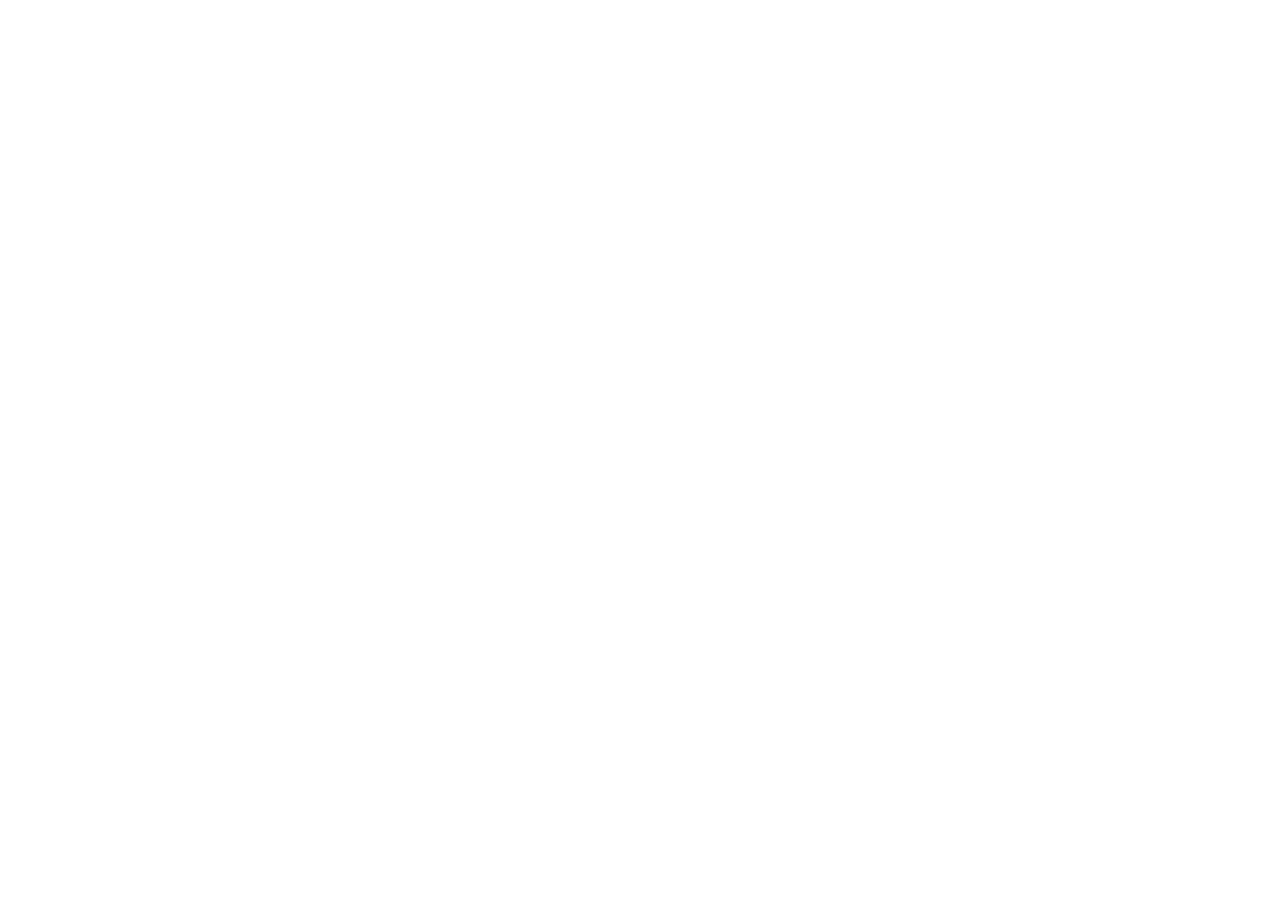
==== css/space-tourism/index.html @ 166f1df6 "utility clasess" ====
<!DOCTYPE html>
<html lang="en">
  <head>
    <meta charset="UTF-8" />
    <meta name="viewport" content="width=device-width, initial-scale=1.0" />
    <title>Document</title>
  </head>
  <body></body>
</html>
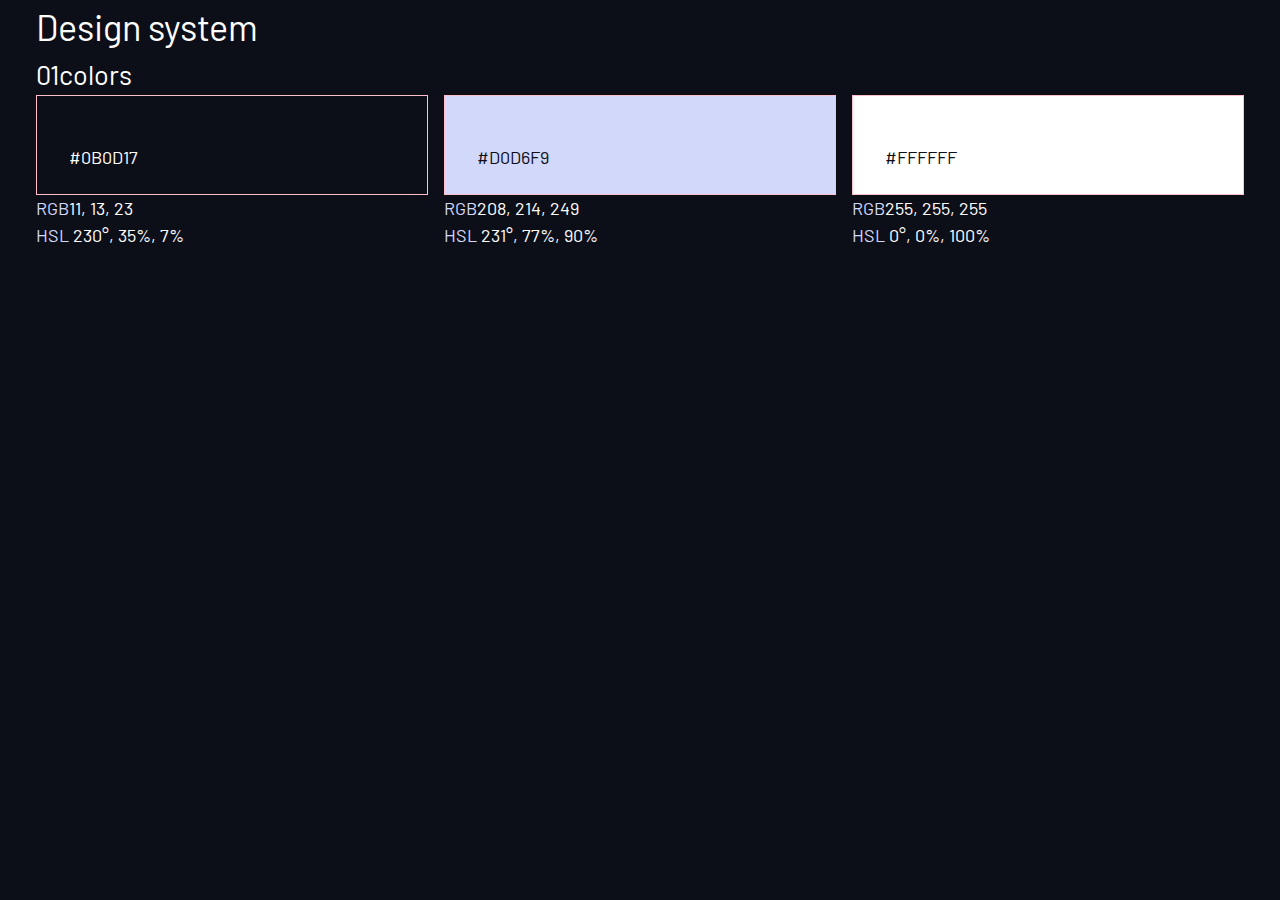
==== commit 1f4025a9: "utility clasess" ====
--- a/css/space-tourism/index.html
+++ b/css/space-tourism/index.html
@@ -4,6 +4,38 @@
     <meta charset="UTF-8" />
     <meta name="viewport" content="width=device-width, initial-scale=1.0" />
     <title>Document</title>
+    <link rel="stylesheet" href="styles.css" />
+    <!-- Google fonts -->
+    <link rel="preconnect" href="https://fonts.googleapis.com" />
+    <link rel="preconnect" href="https://fonts.gstatic.com" crossorigin />
+    <link
+      href="https://fonts.googleapis.com/css2?family=Barlow+Condensed:wght@400;700&family=Bellefair&family=Barlow:wght@400;700&display=swap"
+      rel="stylesheet"
+    />
   </head>
-  <body></body>
+  <body class="bg-dark text-white">
+    <div class="container">
+      <h1>Design system</h1>
+      <section id="colors">
+        <h2><span>01</span>colors</h2>
+        <div class="flex">
+          <div class="color-container">
+            <div class="bg-dark text-white color-box">#0B0D17</div>
+            <p><span class="text-accent">RGB</span>11, 13, 23</p>
+            <p><span class="text-accent">HSL</span> 230°, 35%, 7%</p>
+          </div>
+          <div class="color-container">
+            <div class="bg-accent text-dark color-box">#D0D6F9</div>
+            <p><span class="text-accent">RGB</span>208, 214, 249</p>
+            <p><span class="text-accent">HSL</span> 231°, 77%, 90%</p>
+          </div>
+          <div class="color-container">
+            <div class="bg-white text-dark color-box">#FFFFFF</div>
+            <p><span class="text-accent">RGB</span>255, 255, 255</p>
+            <p><span class="text-accent">HSL</span> 0°, 0%, 100%</p>
+          </div>
+        </div>
+      </section>
+    </div>
+  </body>
 </html>
--- a/css/space-tourism/styles.css
+++ b/css/space-tourism/styles.css
@@ -0,0 +1,203 @@
+:root {
+  /* colors */
+  /* advantages of RGB and HSL is */
+  /* if we store RGB or HSL values in a custom property we can easily tweak alpha value when needed */
+  --clr-dark: 230 35% 7%;
+  --clr-light: 231 77% 90%;
+  --clr-white: 0 0% 100%;
+
+  /* font sizes */
+  --fs-900: 9.375rem;
+  --fs-800: 6.25rem;
+  --fs-700: 3.5rem;
+  --fs-600: 2rem;
+  --fs-500: 1.75rem;
+  --fs-400: 1.125rem;
+  --fs-300: 1rem;
+  --fs-200: 0.875rem;
+
+  /* divide font sizes in px by 16 you will get rem values */
+
+  /* font families */
+  --ff-serif: "Bellefair", serif;
+  --ff-sans-cond: "Barlow Condensed", sans-serif;
+  --ff-sans-normal: "Barlow", sans-serif;
+}
+
+/* Reset section */
+
+/* Bix sizing */
+*,
+*::after,
+*::before {
+  box-sizing: border-box;
+}
+
+/* Reset margins */
+body,
+h1,
+h2,
+h3,
+h4,
+h5,
+h6,
+p,
+figure,
+picture {
+  margin: 0;
+}
+
+h1,
+h2,
+h3,
+h4,
+h5,
+h6,
+p {
+  font-weight: 400;
+}
+
+/* default browser line height is 1.4 */
+body {
+  font-family: var(--ff-sans-normal);
+  font-size: var(--fs-400);
+  color: hsl(var(--clr-white));
+  background-color: hsl(var(--clr-dark));
+  line-height: 1.5;
+  min-height: 100vh;
+}
+
+/* make images easier to work with */
+img,
+picture {
+  max-width: 100%;
+  display: block;
+}
+
+/* make form elements easier to work with */
+input,
+button,
+textarea,
+select {
+  font: inherit;
+}
+
+/* remove animations for people who have turned them off */
+@media (prefers-reduced-motion: reduce) {
+  *,
+  *::after,
+  *::before {
+    animation-duration: 0.01ms !important;
+    animation-iteration-count: 1 !important;
+    transition-duration: 0.01ms !important;
+    scroll-behavior: auto !important;
+  }
+}
+
+.flex {
+  display: flex;
+  gap: var(--gap, 1rem);
+}
+
+.grid {
+  display: grid;
+  gap: var(--gap, 1rem);
+}
+
+.container {
+  padding-inline: 2em; /* x-axis padding */
+  max-width: 80rem;
+  margin-inline: auto;
+}
+
+/* technologies that will read page for visully impaired  */
+/* add this class to any element it will not be visually there but will be there for screen readers */
+.sr-only {
+  position: absolute;
+  width: 1px;
+  height: 1px;
+  padding: 0;
+  margin: -1px;
+  overflow: hidden;
+  clip: rect(0, 0, 0, 0);
+  white-space: nowrap;
+  border: 0;
+}
+
+.uppercase {
+  text-transform: uppercase;
+}
+
+.letter-spacing-1 {
+  letter-spacing: 4.75px;
+}
+
+.letter-spacing-2 {
+  letter-spacing: 2.7px;
+}
+
+.letter-spacing-3 {
+  letter-spacing: 2.35px;
+}
+
+.bg-dark {
+  background-color: hsl(var(--clr-dark));
+}
+.bg-accent {
+  background-color: hsl(var(--clr-light));
+}
+.bg-white {
+  background-color: hsl(var(--clr-white));
+}
+
+.text-dark {
+  color: hsl(var(--clr-dark));
+}
+.text-accent {
+  color: hsl(var(--clr-light));
+}
+.text-white {
+  color: hsl(var(--clr-white));
+}
+
+.fs-900 {
+  font-size: var(--fs-900);
+}
+.fs-800 {
+  font-size: var(--fs-800);
+}
+.fs-700 {
+  font-size: var(--fs-700);
+}
+.fs-600 {
+  font-size: var(--fs-600);
+}
+.fs-500 {
+  font-size: var(--fs-500);
+}
+.fs-400 {
+  font-size: var(--fs-400);
+}
+.fs-300 {
+  font-size: var(--fs-300);
+}
+.fs-200 {
+  font-size: var(--fs-200);
+}
+
+.fs-900,
+.fs-800,
+.fs-700,
+.fs-600 {
+  line-height: 1.1;
+}
+
+.color-container {
+  flex: 1;
+}
+
+.color-box {
+  border: 1px solid pink;
+  height: 100px;
+  padding: 3rem 0.5rem 1rem 2rem;
+}
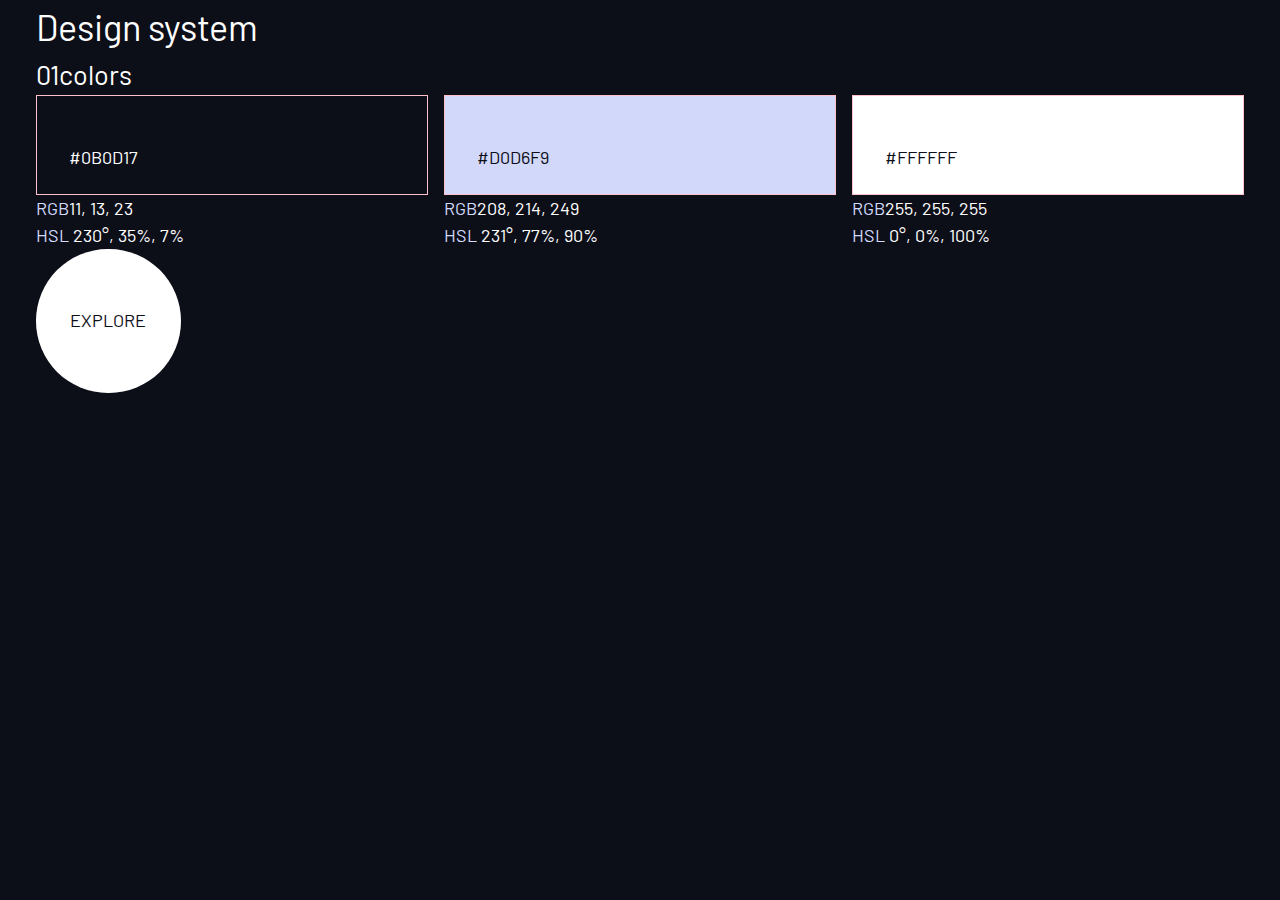
==== commit d44786bb: "utility clasess" ====
--- a/css/space-tourism/index.html
+++ b/css/space-tourism/index.html
@@ -36,6 +36,16 @@
           </div>
         </div>
       </section>
+      <section id="explore-button" style="max-width: 12%">
+        <div>
+          <a
+            href="#"
+            class="large-button uppercase ff-serif text-dark bg-white fs-400"
+          >
+            Explore
+          </a>
+        </div>
+      </section>
     </div>
   </body>
 </html>
--- a/css/space-tourism/styles.css
+++ b/css/space-tourism/styles.css
@@ -201,3 +201,29 @@
   height: 100px;
   padding: 3rem 0.5rem 1rem 2rem;
 }
+
+.large-button {
+  position: relative;
+  display: grid;
+  aspect-ratio: 1;
+  place-items: center;
+  border-radius: 50%;
+  text-decoration: none;
+  z-index: 1;
+}
+
+.large-button::after {
+  content: "";
+  position: absolute;
+  background: hsl(var(--clr-white) / 0.15);
+  width: 100%;
+  height: 100%;
+  border-radius: 50%;
+  z-index: -1;
+  transition: transform 300ms ease-in-out;
+}
+
+.large-button:hover::after,
+.large-button:focus::after {
+  transform: scale(1.5);
+}
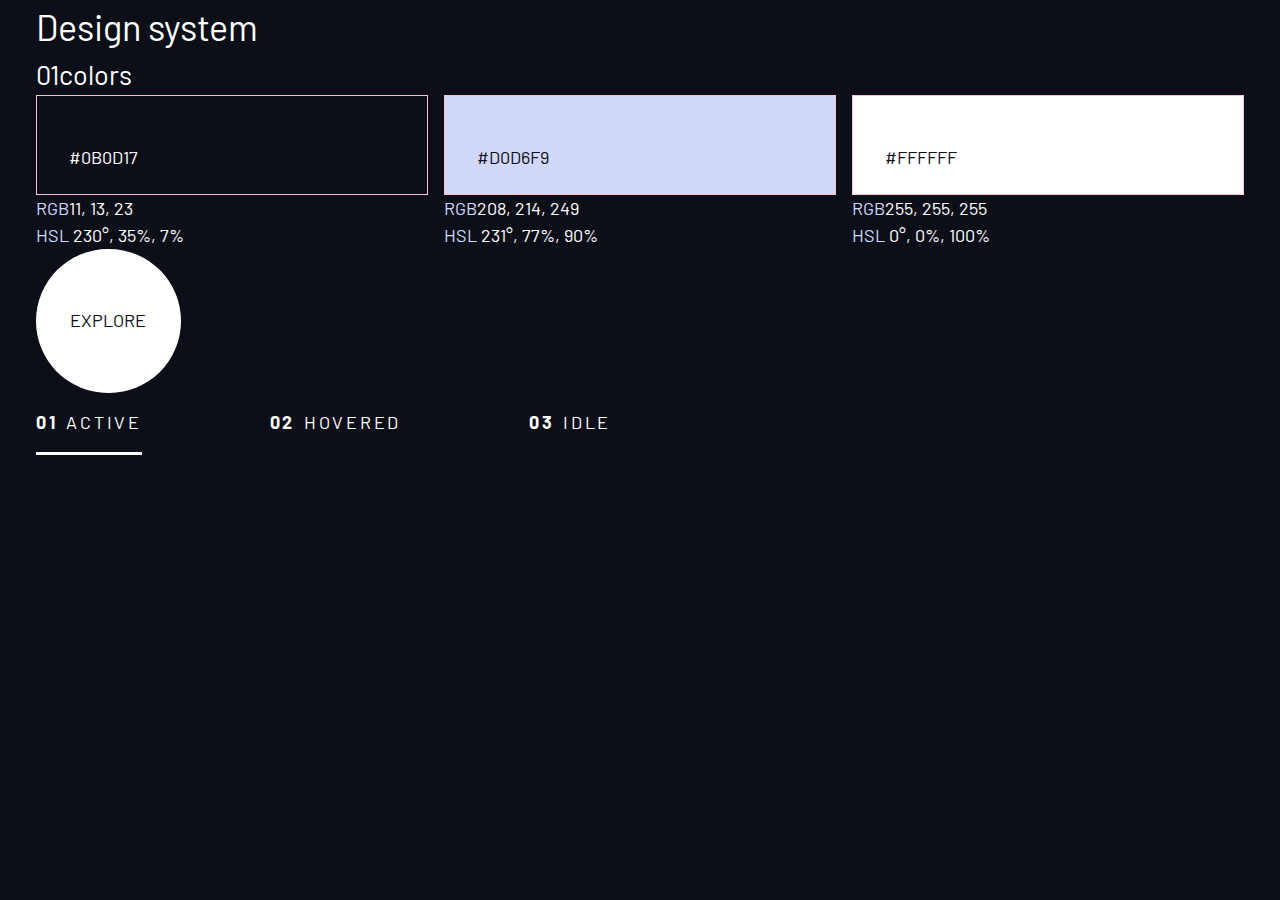
==== commit 165ae988: "nav bar" ====
--- a/css/space-tourism/index.html
+++ b/css/space-tourism/index.html
@@ -46,6 +46,29 @@
           </a>
         </div>
       </section>
+      <section id="interactive-elements">
+        <div>
+          <nav>
+            <ul class="primary-navigation flex underline-indicators">
+              <li class="active">
+                <a class="uppercase letter-spacing-2 text-white" href="#"
+                  ><span>01</span>Active</a
+                >
+              </li>
+              <li>
+                <a class="uppercase letter-spacing-2 text-white" href="#"
+                  ><span>02</span>Hovered</a
+                >
+              </li>
+              <li>
+                <a class="uppercase letter-spacing-2 text-white" href="#"
+                  ><span>03</span>Idle</a
+                >
+              </li>
+            </ul>
+          </nav>
+        </div>
+      </section>
     </div>
   </body>
 </html>
--- a/css/space-tourism/styles.css
+++ b/css/space-tourism/styles.css
@@ -227,3 +227,34 @@
 .large-button:focus::after {
   transform: scale(1.5);
 }
+
+.primary-navigation {
+  --gap: 8rem;
+  --underline-gap: 2rem;
+  list-style: none;
+  padding: 0;
+  margin: 0;
+}
+
+.primary-navigation a {
+  text-decoration: none;
+}
+
+.primary-navigation a > span {
+  margin-right: 0.5em;
+  font-weight: 700;
+}
+
+.underline-indicators li {
+  /* padding: var(--underline-gap, 1rem), 0;  */
+  padding: 1rem 0;
+  border-bottom: 0.2rem solid hsl(var(--clr-white) / 0);
+}
+
+.underline-indicators li:hover {
+  border-color: hsl(var(--clr-white) / 0.25);
+}
+
+.underline-indicators .active {
+  border-color: hsl(var(--clr-white) / 1);
+}
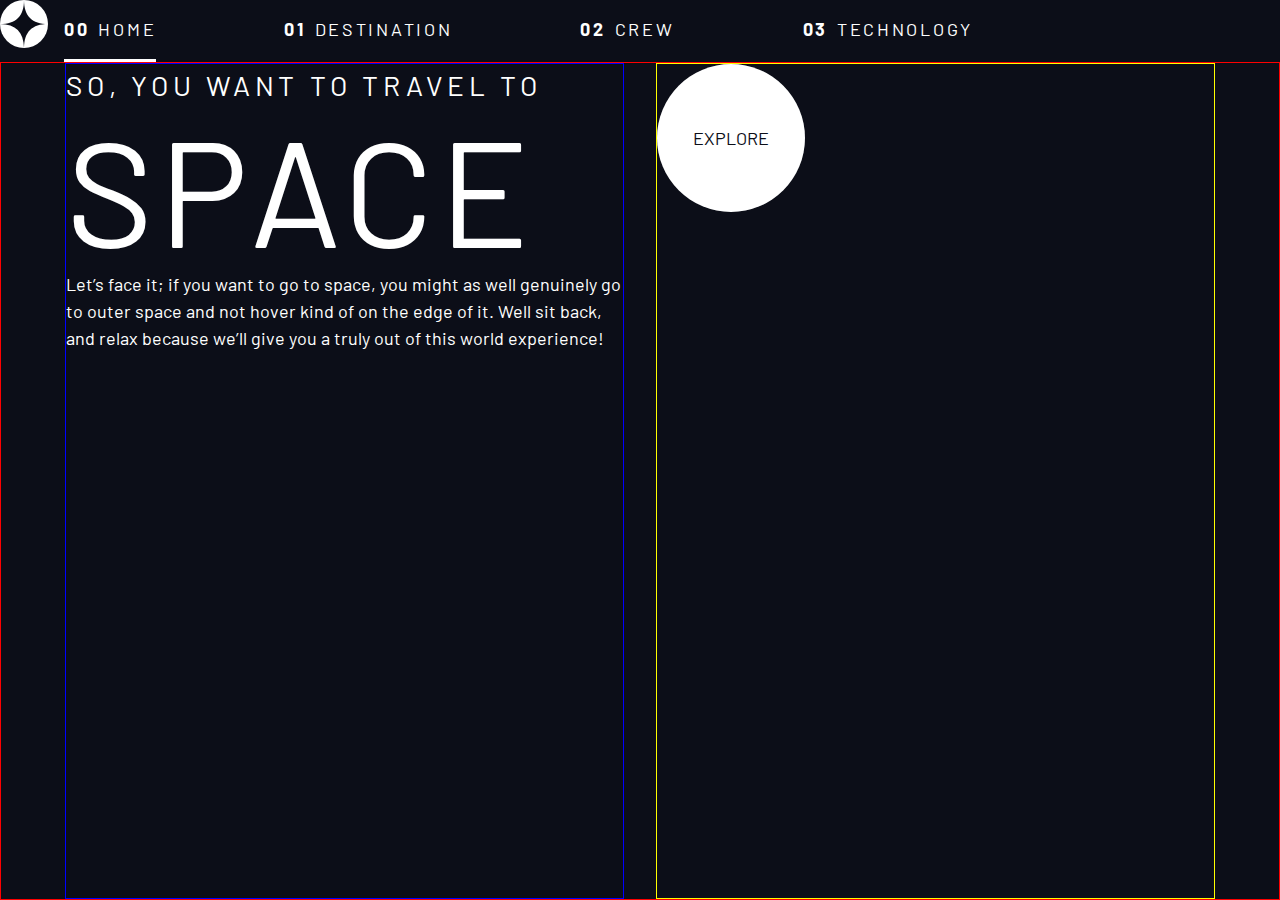
==== commit 3d1f74ff: "changes" ====
--- a/css/space-tourism/index.html
+++ b/css/space-tourism/index.html
@@ -3,72 +3,76 @@
   <head>
     <meta charset="UTF-8" />
     <meta name="viewport" content="width=device-width, initial-scale=1.0" />
-    <title>Document</title>
-    <link rel="stylesheet" href="styles.css" />
-    <!-- Google fonts -->
+
+    <link
+      rel="icon"
+      type="image/png"
+      sizes="32x32"
+      href="./assets/favicon-32x32.png"
+    />
+
     <link rel="preconnect" href="https://fonts.googleapis.com" />
     <link rel="preconnect" href="https://fonts.gstatic.com" crossorigin />
     <link
       href="https://fonts.googleapis.com/css2?family=Barlow+Condensed:wght@400;700&family=Bellefair&family=Barlow:wght@400;700&display=swap"
       rel="stylesheet"
     />
+    <link rel="stylesheet" href="styles.css" />
+
+    <title>Space tourism website</title>
   </head>
-  <body class="bg-dark text-white">
-    <div class="container">
-      <h1>Design system</h1>
-      <section id="colors">
-        <h2><span>01</span>colors</h2>
-        <div class="flex">
-          <div class="color-container">
-            <div class="bg-dark text-white color-box">#0B0D17</div>
-            <p><span class="text-accent">RGB</span>11, 13, 23</p>
-            <p><span class="text-accent">HSL</span> 230°, 35%, 7%</p>
-          </div>
-          <div class="color-container">
-            <div class="bg-accent text-dark color-box">#D0D6F9</div>
-            <p><span class="text-accent">RGB</span>208, 214, 249</p>
-            <p><span class="text-accent">HSL</span> 231°, 77%, 90%</p>
-          </div>
-          <div class="color-container">
-            <div class="bg-white text-dark color-box">#FFFFFF</div>
-            <p><span class="text-accent">RGB</span>255, 255, 255</p>
-            <p><span class="text-accent">HSL</span> 0°, 0%, 100%</p>
-          </div>
-        </div>
-      </section>
-      <section id="explore-button" style="max-width: 12%">
-        <div>
-          <a
-            href="#"
-            class="large-button uppercase ff-serif text-dark bg-white fs-400"
-          >
-            Explore
-          </a>
-        </div>
-      </section>
-      <section id="interactive-elements">
-        <div>
-          <nav>
-            <ul class="primary-navigation flex underline-indicators">
-              <li class="active">
-                <a class="uppercase letter-spacing-2 text-white" href="#"
-                  ><span>01</span>Active</a
-                >
-              </li>
-              <li>
-                <a class="uppercase letter-spacing-2 text-white" href="#"
-                  ><span>02</span>Hovered</a
-                >
-              </li>
-              <li>
-                <a class="uppercase letter-spacing-2 text-white" href="#"
-                  ><span>03</span>Idle</a
-                >
-              </li>
-            </ul>
-          </nav>
-        </div>
-      </section>
+  <body class="home">
+    <header class="primary-header flex">
+      <div><img src="./assets/shared/logo.svg" /></div>
+      <nav>
+        <ul class="primary-navigation flex underline-indicators">
+          <li class="active">
+            <a class="uppercase letter-spacing-2 text-white" href="index.html"
+              ><span>00</span>Home</a
+            >
+          </li>
+          <li>
+            <a
+              class="uppercase letter-spacing-2 text-white"
+              href="destination.html"
+              ><span>01</span>Destination</a
+            >
+          </li>
+          <li>
+            <a class="uppercase letter-spacing-2 text-white" href="crew.html"
+              ><span>02</span>Crew</a
+            >
+          </li>
+          <li>
+            <a
+              class="uppercase letter-spacing-2 text-white"
+              href="technology.html"
+              ><span>03</span>Technology</a
+            >
+          </li>
+        </ul>
+      </nav>
+    </header>
+    <div class="grid-container">
+      <div>
+        <h1 class="fs-500 uppercase letter-spacing-1">
+          So, you want to travel to <span class="fs-900">Space</span>
+        </h1>
+        <p>
+          Let’s face it; if you want to go to space, you might as well genuinely
+          go to outer space and not hover kind of on the edge of it. Well sit
+          back, and relax because we’ll give you a truly out of this world
+          experience!
+        </p>
+      </div>
+      <div>
+        <a
+          href="#"
+          class="large-button uppercase ff-serif text-dark bg-white fs-400"
+        >
+          Explore
+        </a>
+      </div>
     </div>
   </body>
 </html>
--- a/css/space-tourism/styles.css
+++ b/css/space-tourism/styles.css
@@ -65,6 +65,8 @@
   background-color: hsl(var(--clr-dark));
   line-height: 1.5;
   min-height: 100vh;
+  display: grid;
+  grid-template-rows: min-content 1fr;
 }
 
 /* make images easier to work with */
@@ -204,8 +206,9 @@
 
 .large-button {
   position: relative;
-  display: grid;
+  display: inline-grid;
   aspect-ratio: 1;
+  padding: 0 2em;
   place-items: center;
   border-radius: 50%;
   text-decoration: none;
@@ -258,3 +261,23 @@
 .underline-indicators .active {
   border-color: hsl(var(--clr-white) / 1);
 }
+
+.grid-container {
+  border: 1px solid red;
+  display: grid;
+  column-gap: var(--container-gap, 2rem);
+  grid-template-columns: minmax(2rem, 1fr) repeat(2, minmax(0, 40rem)) minmax(
+      2rem,
+      1fr
+    );
+}
+
+.grid-container > *:first-child {
+  border: 1px solid blue;
+  grid-column: 2;
+}
+
+.grid-container > *:last-child {
+  border: 1px solid yellow;
+  grid-column: 3;
+}
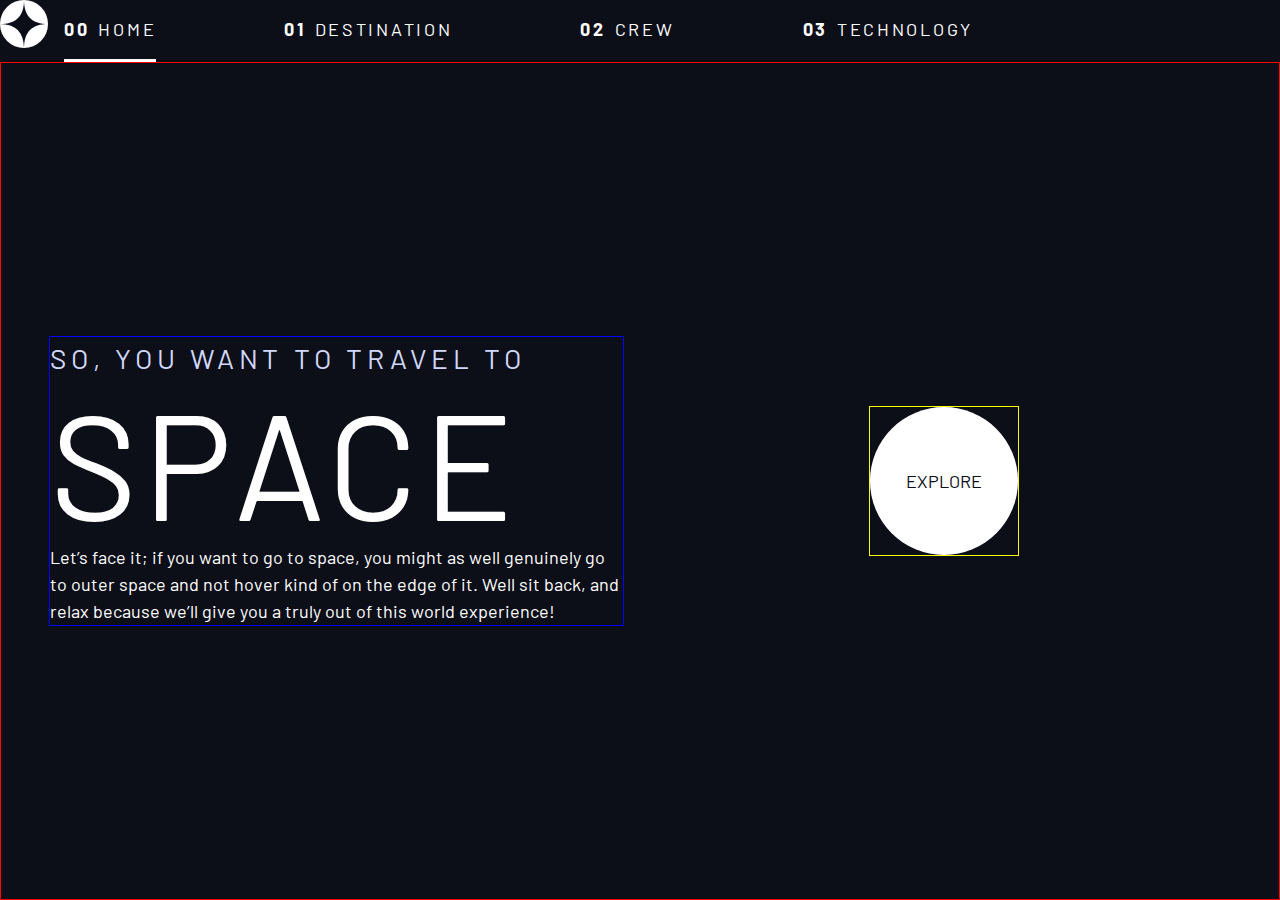
==== commit 5eee0a29: "added responsive ness" ====
--- a/css/space-tourism/index.html
+++ b/css/space-tourism/index.html
@@ -53,11 +53,13 @@
         </ul>
       </nav>
     </header>
-    <div class="grid-container">
+    <main id="main" class="grid-container">
       <div>
-        <h1 class="fs-500 uppercase letter-spacing-1">
-          So, you want to travel to <span class="fs-900">Space</span>
+        <h1 class="text-accent fs-500 ff-sans-cond uppercase letter-spacing-1">
+          So, you want to travel to
+          <span class="d-block fs-900 ff-serif text-white">Space</span>
         </h1>
+
         <p>
           Let’s face it; if you want to go to space, you might as well genuinely
           go to outer space and not hover kind of on the edge of it. Well sit
@@ -67,12 +69,11 @@
       </div>
       <div>
         <a
-          href="#"
-          class="large-button uppercase ff-serif text-dark bg-white fs-400"
+          href="destination.html"
+          class="large-button uppercase ff-serif text-dark bg-white"
+          >Explore</a
         >
-          Explore
-        </a>
       </div>
-    </div>
+    </main>
   </body>
 </html>
--- a/css/space-tourism/styles.css
+++ b/css/space-tourism/styles.css
@@ -263,21 +263,30 @@
 }
 
 .grid-container {
+  /* by default we are showing only one column and added media query for large screens */
+  text-align: center;
+  place-items: center;
   border: 1px solid red;
   display: grid;
-  column-gap: var(--container-gap, 2rem);
-  grid-template-columns: minmax(2rem, 1fr) repeat(2, minmax(0, 40rem)) minmax(
-      2rem,
-      1fr
-    );
-}
-
-.grid-container > *:first-child {
-  border: 1px solid blue;
-  grid-column: 2;
-}
-
-.grid-container > *:last-child {
-  border: 1px solid yellow;
-  grid-column: 3;
-}
+}
+
+@media (min-width: 45rem) {
+  /* Large screen that is if screen width is atleast has 45rem  */
+  .grid-container {
+    text-align: left;
+    column-gap: var(--container-gap, 2rem);
+    grid-template-columns: minmax(1rem, 1fr) repeat(2, minmax(0, 40rem)) minmax(
+        1rem,
+        1fr
+      );
+  }
+  .grid-container > *:first-child {
+    border: 1px solid blue;
+    grid-column: 2;
+  }
+
+  .grid-container > *:last-child {
+    border: 1px solid yellow;
+    grid-column: 3;
+  }
+}
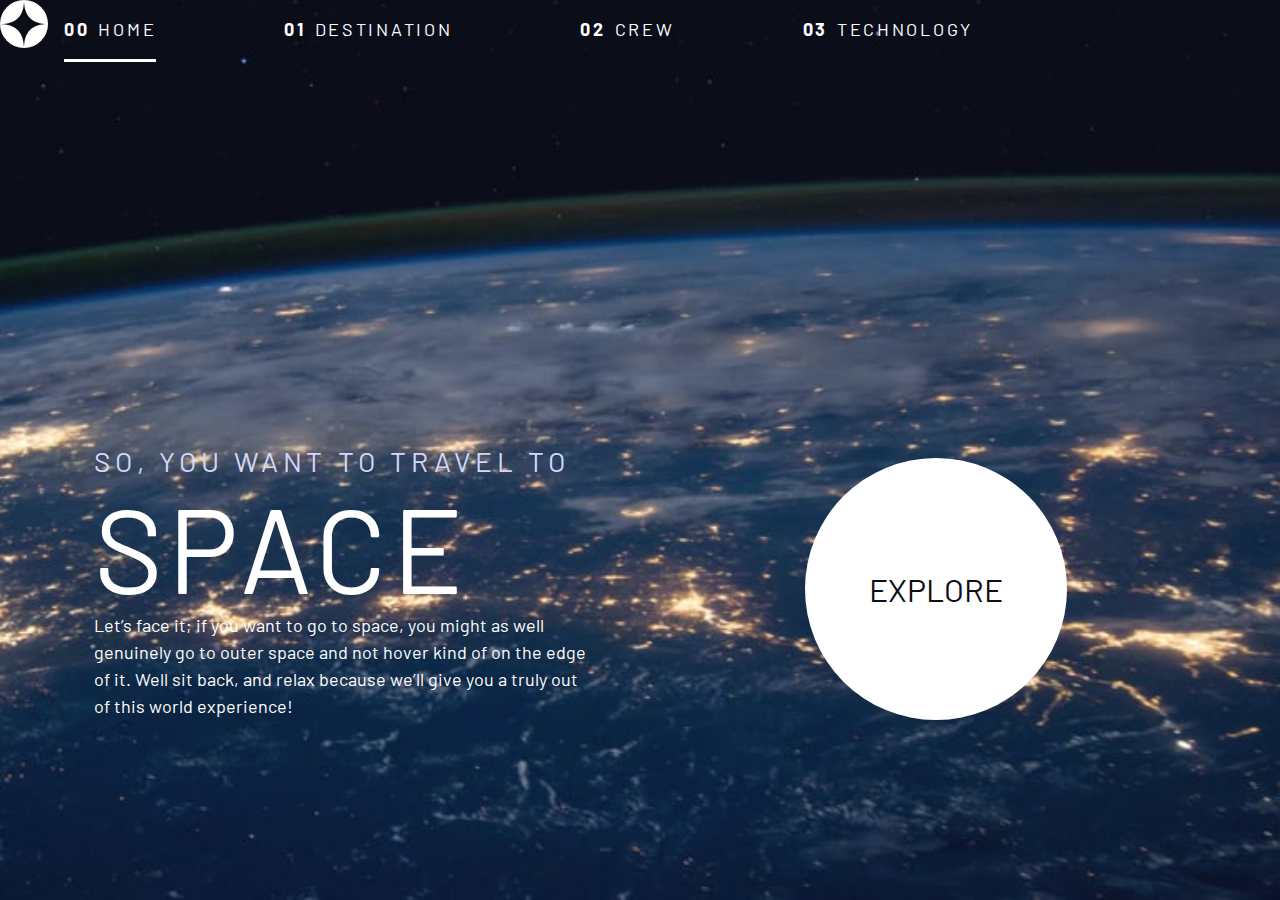
==== commit d4526921: "changes" ====
--- a/css/space-tourism/index.html
+++ b/css/space-tourism/index.html
@@ -53,7 +53,7 @@
         </ul>
       </nav>
     </header>
-    <main id="main" class="grid-container">
+    <main id="main" class="grid-container grid-container--home">
       <div>
         <h1 class="text-accent fs-500 ff-sans-cond uppercase letter-spacing-1">
           So, you want to travel to
--- a/css/space-tourism/styles.css
+++ b/css/space-tourism/styles.css
@@ -7,7 +7,7 @@
   --clr-white: 0 0% 100%;
 
   /* font sizes */
-  --fs-900: 9.375rem;
+  --fs-900: clamp(5rem, 8vw + 1rem, 9.375rem);
   --fs-800: 6.25rem;
   --fs-700: 3.5rem;
   --fs-600: 2rem;
@@ -22,6 +22,37 @@
   --ff-serif: "Bellefair", serif;
   --ff-sans-cond: "Barlow Condensed", sans-serif;
   --ff-sans-normal: "Barlow", sans-serif;
+}
+
+@media (min-width: 35em) {
+  :root {
+    --fs-800: 5rem;
+    --fs-700: 2.5rem;
+    --fs-600: 1.5rem;
+    --fs-500: 1.25rem;
+    --fs-400: 1rem;
+  }
+}
+
+@media (min-width: 45em) {
+  /* should use em for media queries because 
+1️⃣ Respects User Preferences
+    If the user changes their default browser font size, em adapts automatically.
+    rem stays tied to the root font size (html { font-size: 16px; } by default), making it less flexible.
+2️⃣ More Responsive to Zooming
+    Browsers often scale layouts based on em values when zooming, making your site more accessible.
+    rem does not scale as well in this case.
+3️⃣ Standard Across Browsers
+    Most modern CSS frameworks and best practices recommend using em in media queries.
+ */
+  :root {
+    /* font-sizes */
+    --fs-800: 6.25rem;
+    --fs-700: 3.5rem;
+    --fs-600: 2rem;
+    --fs-500: 1.75rem;
+    --fs-400: 1.125rem;
+  }
 }
 
 /* Reset section */
@@ -106,6 +137,10 @@
   gap: var(--gap, 1rem);
 }
 
+.d-block {
+  display: block;
+}
+
 .container {
   padding-inline: 2em; /* x-axis padding */
   max-width: 80rem;
@@ -205,6 +240,7 @@
 }
 
 .large-button {
+  font-size: 2rem;
   position: relative;
   display: inline-grid;
   aspect-ratio: 1;
@@ -266,8 +302,13 @@
   /* by default we are showing only one column and added media query for large screens */
   text-align: center;
   place-items: center;
-  border: 1px solid red;
   display: grid;
+  row-gap: 10%;
+  padding-inline: 1rem;
+}
+
+.grid-container * {
+  max-width: 50ch;
 }
 
 @media (min-width: 45rem) {
@@ -280,13 +321,75 @@
         1fr
       );
   }
+  .grid-container--home {
+    padding-bottom: max(6rem, 20vh);
+    align-items: end;
+  }
   .grid-container > *:first-child {
-    border: 1px solid blue;
     grid-column: 2;
   }
 
   .grid-container > *:last-child {
-    border: 1px solid yellow;
     grid-column: 3;
   }
 }
+
+/* Why Use em for Button and Link Padding?
+    ✅ Short Answer:
+    Using em for padding in buttons and links ensures that the padding scales with the font size of the element, making it more responsive and flexible.
+
+    🔹 Understanding em vs. rem for Padding
+    Unit	Based On	Best Used For
+    rem	Root font size (html font-size)	Global spacing (e.g., margins, sections, layouts)
+    em	The element’s own font size	Padding inside buttons, links, input fields
+    📌 Why Use em for Padding in Buttons & Links?
+    1️⃣ Scales with Font Size
+
+    If you increase a button's font-size, the padding grows proportionally.
+    Example:
+    button {
+    font-size: 1.25em;  /* Larger font
+    padding: 0.5em 1em;  Padding scales with font 
+    }
+    If font-size: 20px, then:
+    0.5em = 10px
+    1em = 20px
+    If the font size changes, padding adjusts automatically!
+    2️⃣ Keeps Buttons & Links Balanced
+
+    em ensures that the button looks proportionate regardless of font size.
+    If rem were used, padding would remain fixed, potentially making the button look too large or too small.
+    3️⃣ Improves Accessibility & Readability
+
+    Users who increase their browser's font size (for accessibility reasons) will also see proportionally larger buttons, making them easier to interact with.
+
+When to Use rem Instead?
+    For layout-based spacing (margins, sections, containers):
+    .section {
+        margin-bottom: 2rem; /* Consistent across the whole site 
+    }
+    For global button sizes (if you don’t want padding to change with font-size):
+    button {
+        padding: 12px 24px; /* Fixed size, doesn't scale with text 
+    }
+*/
+
+body {
+  background-size: cover;
+  background-position: bottom center;
+}
+.home {
+  background-image: url(./assets/home/background-home-mobile.jpg);
+}
+
+@media (min-width: 45rem) {
+  .home {
+    background-image: url(./assets/home/background-home-desktop.jpg);
+  }
+}
+
+@media (min-width: 35rem) {
+  .home {
+    background-image: url(./assets/home/background-home-tablet.jpg);
+  }
+}
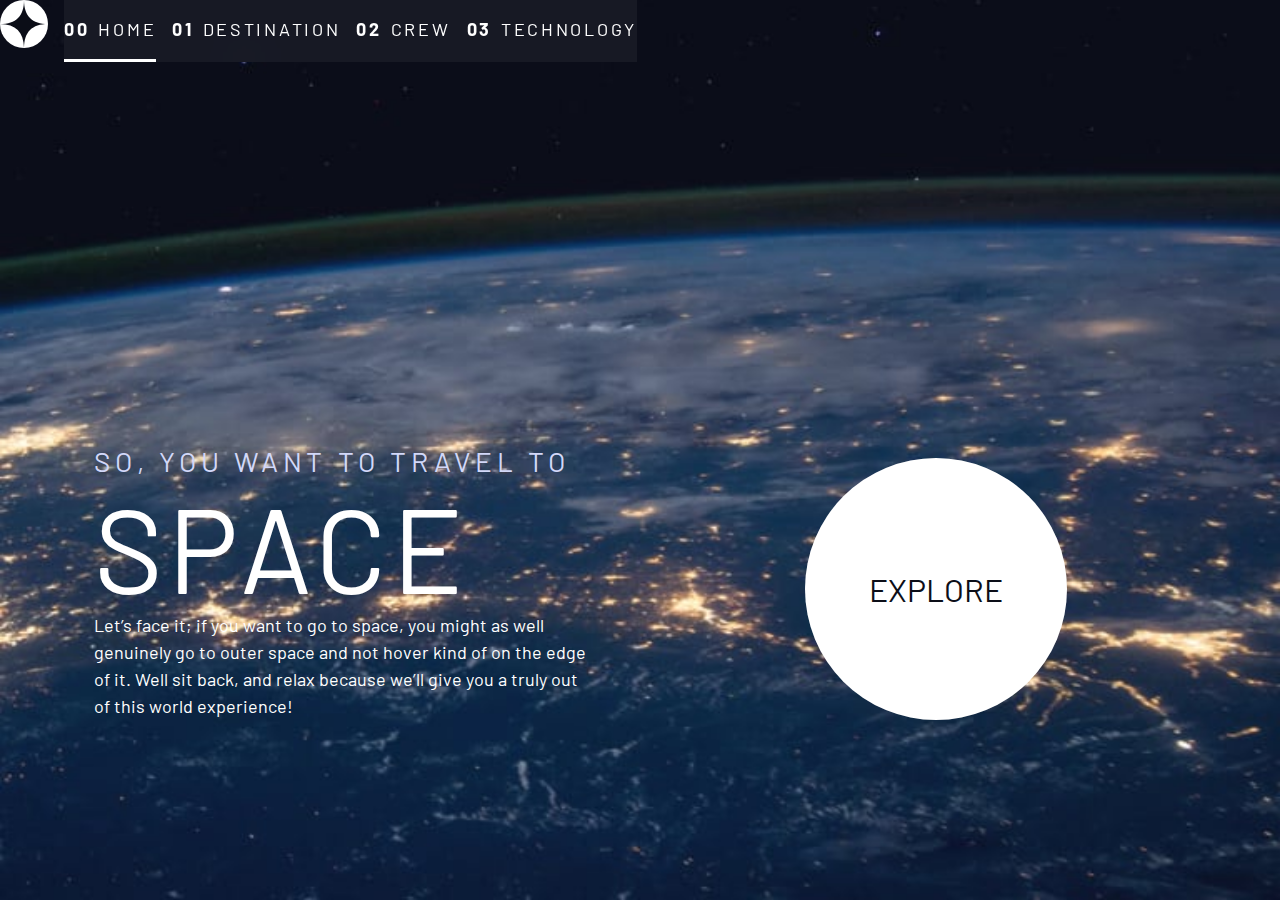
==== commit ff6b8041: "nav" ====
--- a/css/space-tourism/index.html
+++ b/css/space-tourism/index.html
@@ -24,8 +24,18 @@
   <body class="home">
     <header class="primary-header flex">
       <div><img src="./assets/shared/logo.svg" /></div>
+      <button
+        class="mobile-nav-toggle"
+        aria-controls="primary-navigation"
+        aria-expanded="false"
+      >
+        <span class="sr-only"></span>
+      </button>
       <nav>
-        <ul class="primary-navigation flex underline-indicators">
+        <ul
+          id="primary-navigation"
+          class="primary-navigation flex underline-indicators"
+        >
           <li class="active">
             <a class="uppercase letter-spacing-2 text-white" href="index.html"
               ><span>00</span>Home</a
@@ -75,5 +85,6 @@
         >
       </div>
     </main>
+    <script src="script.js"></script>
   </body>
 </html>
--- a/css/space-tourism/styles.css
+++ b/css/space-tourism/styles.css
@@ -36,15 +36,15 @@
 
 @media (min-width: 45em) {
   /* should use em for media queries because 
-1️⃣ Respects User Preferences
-    If the user changes their default browser font size, em adapts automatically.
-    rem stays tied to the root font size (html { font-size: 16px; } by default), making it less flexible.
-2️⃣ More Responsive to Zooming
-    Browsers often scale layouts based on em values when zooming, making your site more accessible.
-    rem does not scale as well in this case.
-3️⃣ Standard Across Browsers
-    Most modern CSS frameworks and best practices recommend using em in media queries.
- */
+  1️⃣ Respects User Preferences
+      If the user changes their default browser font size, em adapts automatically.
+      rem stays tied to the root font size (html { font-size: 16px; } by default), making it less flexible.
+  2️⃣ More Responsive to Zooming
+      Browsers often scale layouts based on em values when zooming, making your site more accessible.
+      rem does not scale as well in this case.
+  3️⃣ Standard Across Browsers
+      Most modern CSS frameworks and best practices recommend using em in media queries.
+   */
   :root {
     /* font-sizes */
     --fs-800: 6.25rem;
@@ -268,11 +268,48 @@
 }
 
 .primary-navigation {
-  --gap: 8rem;
   --underline-gap: 2rem;
   list-style: none;
   padding: 0;
   margin: 0;
+  background: hsl(var(--clr-white) / 0.05);
+  backdrop-filter: blur(1.5rem);
+}
+
+.mobile-nav-toggle {
+  display: none;
+}
+
+@media (max-width: 35rem) {
+  .primary-navigation {
+    --underline-gap: 0.5rem;
+    position: fixed;
+    z-index: 1000;
+    inset: 0 0 0 30%;
+    list-style: none;
+    padding: min(20rem, 15vh) 2rem;
+    margin: 0;
+    flex-direction: column;
+    transform: translateX(100%);
+  }
+
+  .mobile-nav-toggle {
+    display: block;
+    position: absolute;
+    z-index: 2000;
+    right: 1rem;
+    top: 2rem;
+    background: transparent;
+    background-image: url(./assets/shared/icon-hamburger.svg);
+    background-repeat: no-repeat;
+    width: 1.5rem;
+    aspect-ratio: 1;
+    border: 0;
+  }
+
+  .primary-navigation.underline-indicators > .active {
+    border: 0;
+  }
 }
 
 .primary-navigation a {
@@ -335,44 +372,44 @@
 }
 
 /* Why Use em for Button and Link Padding?
-    ✅ Short Answer:
-    Using em for padding in buttons and links ensures that the padding scales with the font size of the element, making it more responsive and flexible.
-
-    🔹 Understanding em vs. rem for Padding
-    Unit	Based On	Best Used For
-    rem	Root font size (html font-size)	Global spacing (e.g., margins, sections, layouts)
-    em	The element’s own font size	Padding inside buttons, links, input fields
-    📌 Why Use em for Padding in Buttons & Links?
-    1️⃣ Scales with Font Size
-
-    If you increase a button's font-size, the padding grows proportionally.
-    Example:
-    button {
-    font-size: 1.25em;  /* Larger font
-    padding: 0.5em 1em;  Padding scales with font 
-    }
-    If font-size: 20px, then:
-    0.5em = 10px
-    1em = 20px
-    If the font size changes, padding adjusts automatically!
-    2️⃣ Keeps Buttons & Links Balanced
-
-    em ensures that the button looks proportionate regardless of font size.
-    If rem were used, padding would remain fixed, potentially making the button look too large or too small.
-    3️⃣ Improves Accessibility & Readability
-
-    Users who increase their browser's font size (for accessibility reasons) will also see proportionally larger buttons, making them easier to interact with.
-
-When to Use rem Instead?
-    For layout-based spacing (margins, sections, containers):
-    .section {
-        margin-bottom: 2rem; /* Consistent across the whole site 
-    }
-    For global button sizes (if you don’t want padding to change with font-size):
-    button {
-        padding: 12px 24px; /* Fixed size, doesn't scale with text 
-    }
-*/
+      ✅ Short Answer:
+      Using em for padding in buttons and links ensures that the padding scales with the font size of the element, making it more responsive and flexible.
+  
+      🔹 Understanding em vs. rem for Padding
+      Unit	Based On	Best Used For
+      rem	Root font size (html font-size)	Global spacing (e.g., margins, sections, layouts)
+      em	The element’s own font size	Padding inside buttons, links, input fields
+      📌 Why Use em for Padding in Buttons & Links?
+      1️⃣ Scales with Font Size
+  
+      If you increase a button's font-size, the padding grows proportionally.
+      Example:
+      button {
+      font-size: 1.25em;  /* Larger font
+      padding: 0.5em 1em;  Padding scales with font 
+      }
+      If font-size: 20px, then:
+      0.5em = 10px
+      1em = 20px
+      If the font size changes, padding adjusts automatically!
+      2️⃣ Keeps Buttons & Links Balanced
+  
+      em ensures that the button looks proportionate regardless of font size.
+      If rem were used, padding would remain fixed, potentially making the button look too large or too small.
+      3️⃣ Improves Accessibility & Readability
+  
+      Users who increase their browser's font size (for accessibility reasons) will also see proportionally larger buttons, making them easier to interact with.
+  
+  When to Use rem Instead?
+      For layout-based spacing (margins, sections, containers):
+      .section {
+          margin-bottom: 2rem; /* Consistent across the whole site 
+      }
+      For global button sizes (if you don’t want padding to change with font-size):
+      button {
+          padding: 12px 24px; /* Fixed size, doesn't scale with text 
+      }
+  */
 
 body {
   background-size: cover;
